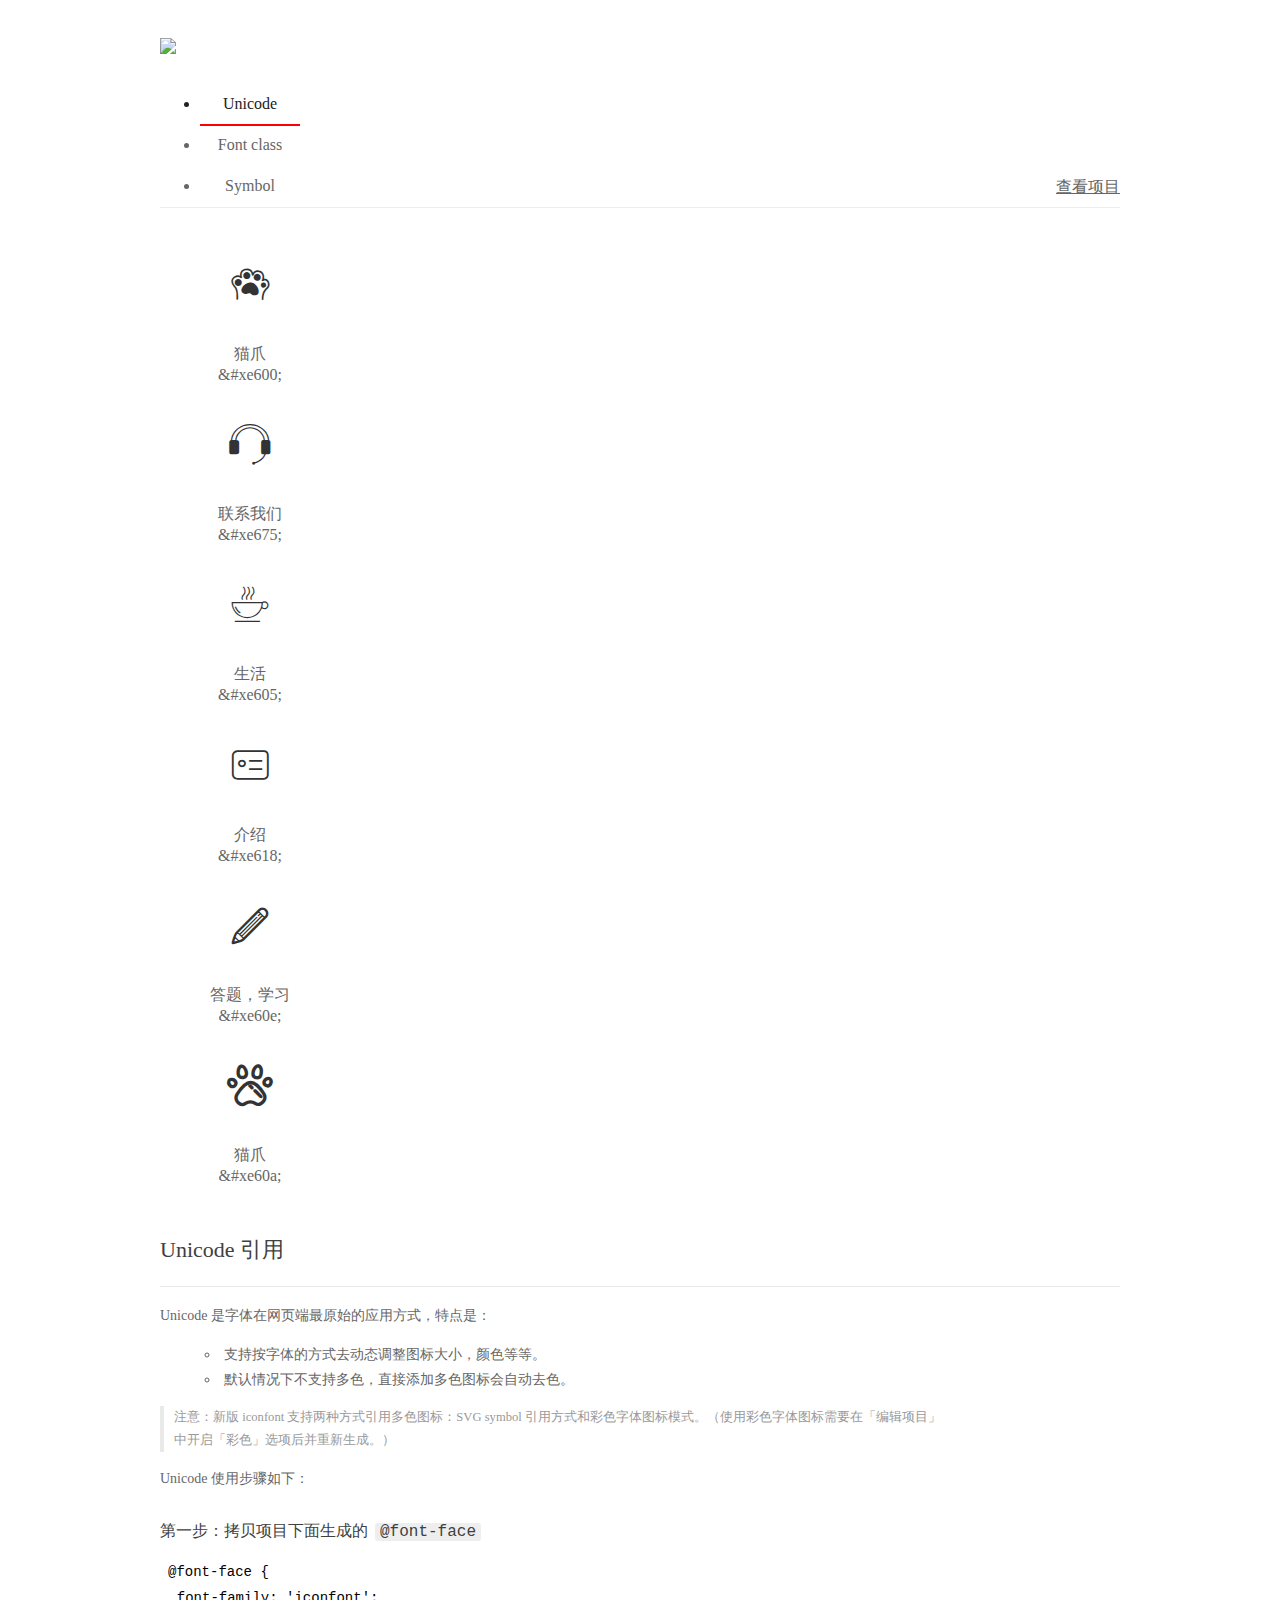
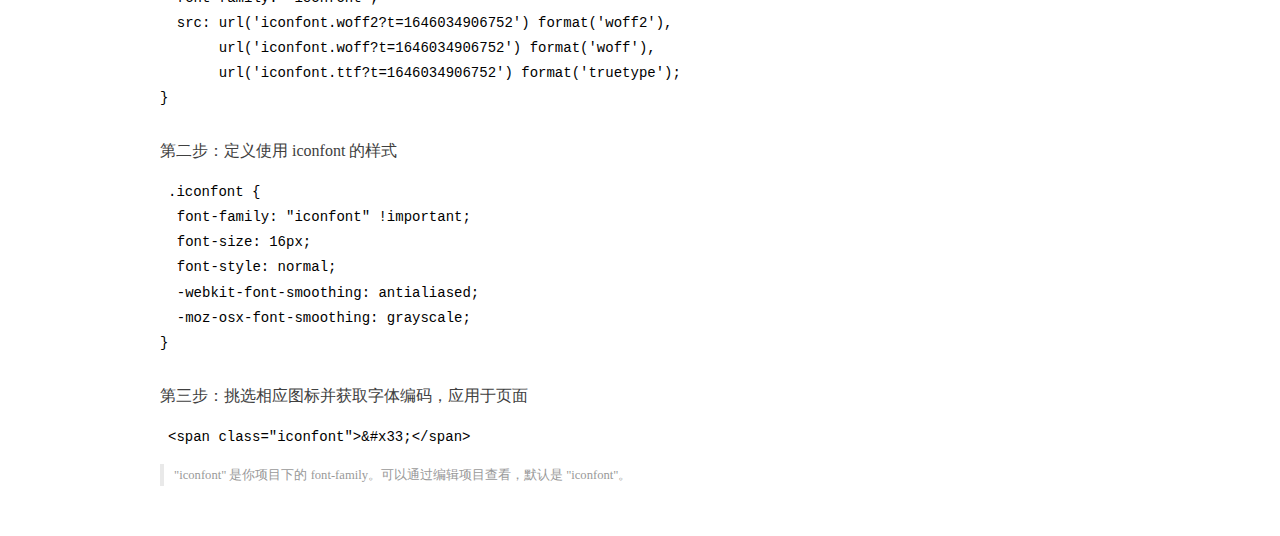
==== font/demo_index.html @ 4ae10709 "666" ====
<!DOCTYPE html>
<html>
<head>
  <meta charset="utf-8"/>
  <title>iconfont Demo</title>
  <link rel="shortcut icon" href="//img.alicdn.com/imgextra/i2/O1CN01ZyAlrn1MwaMhqz36G_!!6000000001499-73-tps-64-64.ico" type="image/x-icon"/>
  <link rel="icon" type="image/svg+xml" href="//img.alicdn.com/imgextra/i4/O1CN01EYTRnJ297D6vehehJ_!!6000000008020-55-tps-64-64.svg"/>
  <link rel="stylesheet" href="https://g.alicdn.com/thx/cube/1.3.2/cube.min.css">
  <link rel="stylesheet" href="demo.css">
  <link rel="stylesheet" href="iconfont.css">
  <script src="iconfont.js"></script>
  <!-- jQuery -->
  <script src="https://a1.alicdn.com/oss/uploads/2018/12/26/7bfddb60-08e8-11e9-9b04-53e73bb6408b.js"></script>
  <!-- 代码高亮 -->
  <script src="https://a1.alicdn.com/oss/uploads/2018/12/26/a3f714d0-08e6-11e9-8a15-ebf944d7534c.js"></script>
  <style>
    .main .logo {
      margin-top: 0;
      height: auto;
    }

    .main .logo a {
      display: flex;
      align-items: center;
    }

    .main .logo .sub-title {
      margin-left: 0.5em;
      font-size: 22px;
      color: #fff;
      background: linear-gradient(-45deg, #3967FF, #B500FE);
      -webkit-background-clip: text;
      -webkit-text-fill-color: transparent;
    }
  </style>
</head>
<body>
  <div class="main">
    <h1 class="logo"><a href="https://www.iconfont.cn/" title="iconfont 首页" target="_blank">
      <img width="200" src="https://img.alicdn.com/imgextra/i3/O1CN01Mn65HV1FfSEzR6DKv_!!6000000000514-55-tps-228-59.svg">
      
    </a></h1>
    <div class="nav-tabs">
      <ul id="tabs" class="dib-box">
        <li class="dib active"><span>Unicode</span></li>
        <li class="dib"><span>Font class</span></li>
        <li class="dib"><span>Symbol</span></li>
      </ul>
      
      <a href="https://www.iconfont.cn/manage/index?manage_type=myprojects&projectId=3209487" target="_blank" class="nav-more">查看项目</a>
      
    </div>
    <div class="tab-container">
      <div class="content unicode" style="display: block;">
          <ul class="icon_lists dib-box">
          
            <li class="dib">
              <span class="icon iconfont">&#xe600;</span>
                <div class="name">猫爪</div>
                <div class="code-name">&amp;#xe600;</div>
              </li>
          
            <li class="dib">
              <span class="icon iconfont">&#xe675;</span>
                <div class="name">联系我们</div>
                <div class="code-name">&amp;#xe675;</div>
              </li>
          
            <li class="dib">
              <span class="icon iconfont">&#xe605;</span>
                <div class="name">生活</div>
                <div class="code-name">&amp;#xe605;</div>
              </li>
          
            <li class="dib">
              <span class="icon iconfont">&#xe618;</span>
                <div class="name">介绍</div>
                <div class="code-name">&amp;#xe618;</div>
              </li>
          
            <li class="dib">
              <span class="icon iconfont">&#xe60e;</span>
                <div class="name">答题，学习</div>
                <div class="code-name">&amp;#xe60e;</div>
              </li>
          
            <li class="dib">
              <span class="icon iconfont">&#xe60a;</span>
                <div class="name">猫爪</div>
                <div class="code-name">&amp;#xe60a;</div>
              </li>
          
          </ul>
          <div class="article markdown">
          <h2 id="unicode-">Unicode 引用</h2>
          <hr>

          <p>Unicode 是字体在网页端最原始的应用方式，特点是：</p>
          <ul>
            <li>支持按字体的方式去动态调整图标大小，颜色等等。</li>
            <li>默认情况下不支持多色，直接添加多色图标会自动去色。</li>
          </ul>
          <blockquote>
            <p>注意：新版 iconfont 支持两种方式引用多色图标：SVG symbol 引用方式和彩色字体图标模式。（使用彩色字体图标需要在「编辑项目」中开启「彩色」选项后并重新生成。）</p>
          </blockquote>
          <p>Unicode 使用步骤如下：</p>
          <h3 id="-font-face">第一步：拷贝项目下面生成的 <code>@font-face</code></h3>
<pre><code class="language-css"
>@font-face {
  font-family: 'iconfont';
  src: url('iconfont.woff2?t=1646034906752') format('woff2'),
       url('iconfont.woff?t=1646034906752') format('woff'),
       url('iconfont.ttf?t=1646034906752') format('truetype');
}
</code></pre>
          <h3 id="-iconfont-">第二步：定义使用 iconfont 的样式</h3>
<pre><code class="language-css"
>.iconfont {
  font-family: "iconfont" !important;
  font-size: 16px;
  font-style: normal;
  -webkit-font-smoothing: antialiased;
  -moz-osx-font-smoothing: grayscale;
}
</code></pre>
          <h3 id="-">第三步：挑选相应图标并获取字体编码，应用于页面</h3>
<pre>
<code class="language-html"
>&lt;span class="iconfont"&gt;&amp;#x33;&lt;/span&gt;
</code></pre>
          <blockquote>
            <p>"iconfont" 是你项目下的 font-family。可以通过编辑项目查看，默认是 "iconfont"。</p>
          </blockquote>
          </div>
      </div>
      <div class="content font-class">
        <ul class="icon_lists dib-box">
          
          <li class="dib">
            <span class="icon iconfont icon-claw"></span>
            <div class="name">
              猫爪
            </div>
            <div class="code-name">.icon-claw
            </div>
          </li>
          
          <li class="dib">
            <span class="icon iconfont icon-lianxiwomen"></span>
            <div class="name">
              联系我们
            </div>
            <div class="code-name">.icon-lianxiwomen
            </div>
          </li>
          
          <li class="dib">
            <span class="icon iconfont icon-shenghuo"></span>
            <div class="name">
              生活
            </div>
            <div class="code-name">.icon-shenghuo
            </div>
          </li>
          
          <li class="dib">
            <span class="icon iconfont icon-jieshao"></span>
            <div class="name">
              介绍
            </div>
            <div class="code-name">.icon-jieshao
            </div>
          </li>
          
          <li class="dib">
            <span class="icon iconfont icon-dati"></span>
            <div class="name">
              答题，学习
            </div>
            <div class="code-name">.icon-dati
            </div>
          </li>
          
          <li class="dib">
            <span class="icon iconfont icon-a-zu33"></span>
            <div class="name">
              猫爪
            </div>
            <div class="code-name">.icon-a-zu33
            </div>
          </li>
          
        </ul>
        <div class="article markdown">
        <h2 id="font-class-">font-class 引用</h2>
        <hr>

        <p>font-class 是 Unicode 使用方式的一种变种，主要是解决 Unicode 书写不直观，语意不明确的问题。</p>
        <p>与 Unicode 使用方式相比，具有如下特点：</p>
        <ul>
          <li>相比于 Unicode 语意明确，书写更直观。可以很容易分辨这个 icon 是什么。</li>
          <li>因为使用 class 来定义图标，所以当要替换图标时，只需要修改 class 里面的 Unicode 引用。</li>
        </ul>
        <p>使用步骤如下：</p>
        <h3 id="-fontclass-">第一步：引入项目下面生成的 fontclass 代码：</h3>
<pre><code class="language-html">&lt;link rel="stylesheet" href="./iconfont.css"&gt;
</code></pre>
        <h3 id="-">第二步：挑选相应图标并获取类名，应用于页面：</h3>
<pre><code class="language-html">&lt;span class="iconfont icon-xxx"&gt;&lt;/span&gt;
</code></pre>
        <blockquote>
          <p>"
            iconfont" 是你项目下的 font-family。可以通过编辑项目查看，默认是 "iconfont"。</p>
        </blockquote>
      </div>
      </div>
      <div class="content symbol">
          <ul class="icon_lists dib-box">
          
            <li class="dib">
                <svg class="icon svg-icon" aria-hidden="true">
                  <use xlink:href="#icon-claw"></use>
                </svg>
                <div class="name">猫爪</div>
                <div class="code-name">#icon-claw</div>
            </li>
          
            <li class="dib">
                <svg class="icon svg-icon" aria-hidden="true">
                  <use xlink:href="#icon-lianxiwomen"></use>
                </svg>
                <div class="name">联系我们</div>
                <div class="code-name">#icon-lianxiwomen</div>
            </li>
          
            <li class="dib">
                <svg class="icon svg-icon" aria-hidden="true">
                  <use xlink:href="#icon-shenghuo"></use>
                </svg>
                <div class="name">生活</div>
                <div class="code-name">#icon-shenghuo</div>
            </li>
          
            <li class="dib">
                <svg class="icon svg-icon" aria-hidden="true">
                  <use xlink:href="#icon-jieshao"></use>
                </svg>
                <div class="name">介绍</div>
                <div class="code-name">#icon-jieshao</div>
            </li>
          
            <li class="dib">
                <svg class="icon svg-icon" aria-hidden="true">
                  <use xlink:href="#icon-dati"></use>
                </svg>
                <div class="name">答题，学习</div>
                <div class="code-name">#icon-dati</div>
            </li>
          
            <li class="dib">
                <svg class="icon svg-icon" aria-hidden="true">
                  <use xlink:href="#icon-a-zu33"></use>
                </svg>
                <div class="name">猫爪</div>
                <div class="code-name">#icon-a-zu33</div>
            </li>
          
          </ul>
          <div class="article markdown">
          <h2 id="symbol-">Symbol 引用</h2>
          <hr>

          <p>这是一种全新的使用方式，应该说这才是未来的主流，也是平台目前推荐的用法。相关介绍可以参考这篇<a href="">文章</a>
            这种用法其实是做了一个 SVG 的集合，与另外两种相比具有如下特点：</p>
          <ul>
            <li>支持多色图标了，不再受单色限制。</li>
            <li>通过一些技巧，支持像字体那样，通过 <code>font-size</code>, <code>color</code> 来调整样式。</li>
            <li>兼容性较差，支持 IE9+，及现代浏览器。</li>
            <li>浏览器渲染 SVG 的性能一般，还不如 png。</li>
          </ul>
          <p>使用步骤如下：</p>
          <h3 id="-symbol-">第一步：引入项目下面生成的 symbol 代码：</h3>
<pre><code class="language-html">&lt;script src="./iconfont.js"&gt;&lt;/script&gt;
</code></pre>
          <h3 id="-css-">第二步：加入通用 CSS 代码（引入一次就行）：</h3>
<pre><code class="language-html">&lt;style&gt;
.icon {
  width: 1em;
  height: 1em;
  vertical-align: -0.15em;
  fill: currentColor;
  overflow: hidden;
}
&lt;/style&gt;
</code></pre>
          <h3 id="-">第三步：挑选相应图标并获取类名，应用于页面：</h3>
<pre><code class="language-html">&lt;svg class="icon" aria-hidden="true"&gt;
  &lt;use xlink:href="#icon-xxx"&gt;&lt;/use&gt;
&lt;/svg&gt;
</code></pre>
          </div>
      </div>

    </div>
  </div>
  <script>
  $(document).ready(function () {
      $('.tab-container .content:first').show()

      $('#tabs li').click(function (e) {
        var tabContent = $('.tab-container .content')
        var index = $(this).index()

        if ($(this).hasClass('active')) {
          return
        } else {
          $('#tabs li').removeClass('active')
          $(this).addClass('active')

          tabContent.hide().eq(index).fadeIn()
        }
      })
    })
  </script>
</body>
</html>
---- font/demo.css ----
/* Logo 字体 */
@font-face {
  font-family: "iconfont logo";
  src: url('https://at.alicdn.com/t/font_985780_km7mi63cihi.eot?t=1545807318834');
  src: url('https://at.alicdn.com/t/font_985780_km7mi63cihi.eot?t=1545807318834#iefix') format('embedded-opentype'),
    url('https://at.alicdn.com/t/font_985780_km7mi63cihi.woff?t=1545807318834') format('woff'),
    url('https://at.alicdn.com/t/font_985780_km7mi63cihi.ttf?t=1545807318834') format('truetype'),
    url('https://at.alicdn.com/t/font_985780_km7mi63cihi.svg?t=1545807318834#iconfont') format('svg');
}

.logo {
  font-family: "iconfont logo";
  font-size: 160px;
  font-style: normal;
  -webkit-font-smoothing: antialiased;
  -moz-osx-font-smoothing: grayscale;
}

/* tabs */
.nav-tabs {
  position: relative;
}

.nav-tabs .nav-more {
  position: absolute;
  right: 0;
  bottom: 0;
  height: 42px;
  line-height: 42px;
  color: #666;
}

#tabs {
  border-bottom: 1px solid #eee;
}

#tabs li {
  cursor: pointer;
  width: 100px;
  height: 40px;
  line-height: 40px;
  text-align: center;
  font-size: 16px;
  border-bottom: 2px solid transparent;
  position: relative;
  z-index: 1;
  margin-bottom: -1px;
  color: #666;
}


#tabs .active {
  border-bottom-color: #f00;
  color: #222;
}

.tab-container .content {
  display: none;
}

/* 页面布局 */
.main {
  padding: 30px 100px;
  width: 960px;
  margin: 0 auto;
}

.main .logo {
  color: #333;
  text-align: left;
  margin-bottom: 30px;
  line-height: 1;
  height: 110px;
  margin-top: -50px;
  overflow: hidden;
  *zoom: 1;
}

.main .logo a {
  font-size: 160px;
  color: #333;
}

.helps {
  margin-top: 40px;
}

.helps pre {
  padding: 20px;
  margin: 10px 0;
  border: solid 1px #e7e1cd;
  background-color: #fffdef;
  overflow: auto;
}

.icon_lists {
  width: 100% !important;
  overflow: hidden;
  *zoom: 1;
}

.icon_lists li {
  width: 100px;
  margin-bottom: 10px;
  margin-right: 20px;
  text-align: center;
  list-style: none !important;
  cursor: default;
}

.icon_lists li .code-name {
  line-height: 1.2;
}

.icon_lists .icon {
  display: block;
  height: 100px;
  line-height: 100px;
  font-size: 42px;
  margin: 10px auto;
  color: #333;
  -webkit-transition: font-size 0.25s linear, width 0.25s linear;
  -moz-transition: font-size 0.25s linear, width 0.25s linear;
  transition: font-size 0.25s linear, width 0.25s linear;
}

.icon_lists .icon:hover {
  font-size: 100px;
}

.icon_lists .svg-icon {
  /* 通过设置 font-size 来改变图标大小 */
  width: 1em;
  /* 图标和文字相邻时，垂直对齐 */
  vertical-align: -0.15em;
  /* 通过设置 color 来改变 SVG 的颜色/fill */
  fill: currentColor;
  /* path 和 stroke 溢出 viewBox 部分在 IE 下会显示
      normalize.css 中也包含这行 */
  overflow: hidden;
}

.icon_lists li .name,
.icon_lists li .code-name {
  color: #666;
}

/* markdown 样式 */
.markdown {
  color: #666;
  font-size: 14px;
  line-height: 1.8;
}

.highlight {
  line-height: 1.5;
}

.markdown img {
  vertical-align: middle;
  max-width: 100%;
}

.markdown h1 {
  color: #404040;
  font-weight: 500;
  line-height: 40px;
  margin-bottom: 24px;
}

.markdown h2,
.markdown h3,
.markdown h4,
.markdown h5,
.markdown h6 {
  color: #404040;
  margin: 1.6em 0 0.6em 0;
  font-weight: 500;
  clear: both;
}

.markdown h1 {
  font-size: 28px;
}

.markdown h2 {
  font-size: 22px;
}

.markdown h3 {
  font-size: 16px;
}

.markdown h4 {
  font-size: 14px;
}

.markdown h5 {
  font-size: 12px;
}

.markdown h6 {
  font-size: 12px;
}

.markdown hr {
  height: 1px;
  border: 0;
  background: #e9e9e9;
  margin: 16px 0;
  clear: both;
}

.markdown p {
  margin: 1em 0;
}

.markdown>p,
.markdown>blockquote,
.markdown>.highlight,
.markdown>ol,
.markdown>ul {
  width: 80%;
}

.markdown ul>li {
  list-style: circle;
}

.markdown>ul li,
.markdown blockquote ul>li {
  margin-left: 20px;
  padding-left: 4px;
}

.markdown>ul li p,
.markdown>ol li p {
  margin: 0.6em 0;
}

.markdown ol>li {
  list-style: decimal;
}

.markdown>ol li,
.markdown blockquote ol>li {
  margin-left: 20px;
  padding-left: 4px;
}

.markdown code {
  margin: 0 3px;
  padding: 0 5px;
  background: #eee;
  border-radius: 3px;
}

.markdown strong,
.markdown b {
  font-weight: 600;
}

.markdown>table {
  border-collapse: collapse;
  border-spacing: 0px;
  empty-cells: show;
  border: 1px solid #e9e9e9;
  width: 95%;
  margin-bottom: 24px;
}

.markdown>table th {
  white-space: nowrap;
  color: #333;
  font-weight: 600;
}

.markdown>table th,
.markdown>table td {
  border: 1px solid #e9e9e9;
  padding: 8px 16px;
  text-align: left;
}

.markdown>table th {
  background: #F7F7F7;
}

.markdown blockquote {
  font-size: 90%;
  color: #999;
  border-left: 4px solid #e9e9e9;
  padding-left: 0.8em;
  margin: 1em 0;
}

.markdown blockquote p {
  margin: 0;
}

.markdown .anchor {
  opacity: 0;
  transition: opacity 0.3s ease;
  margin-left: 8px;
}

.markdown .waiting {
  color: #ccc;
}

.markdown h1:hover .anchor,
.markdown h2:hover .anchor,
.markdown h3:hover .anchor,
.markdown h4:hover .anchor,
.markdown h5:hover .anchor,
.markdown h6:hover .anchor {
  opacity: 1;
  display: inline-block;
}

.markdown>br,
.markdown>p>br {
  clear: both;
}


.hljs {
  display: block;
  background: white;
  padding: 0.5em;
  color: #333333;
  overflow-x: auto;
}

.hljs-comment,
.hljs-meta {
  color: #969896;
}

.hljs-string,
.hljs-variable,
.hljs-template-variable,
.hljs-strong,
.hljs-emphasis,
.hljs-quote {
  color: #df5000;
}

.hljs-keyword,
.hljs-selector-tag,
.hljs-type {
  color: #a71d5d;
}

.hljs-literal,
.hljs-symbol,
.hljs-bullet,
.hljs-attribute {
  color: #0086b3;
}

.hljs-section,
.hljs-name {
  color: #63a35c;
}

.hljs-tag {
  color: #333333;
}

.hljs-title,
.hljs-attr,
.hljs-selector-id,
.hljs-selector-class,
.hljs-selector-attr,
.hljs-selector-pseudo {
  color: #795da3;
}

.hljs-addition {
  color: #55a532;
  background-color: #eaffea;
}

.hljs-deletion {
  color: #bd2c00;
  background-color: #ffecec;
}

.hljs-link {
  text-decoration: underline;
}

/* 代码高亮 */
/* PrismJS 1.15.0
https://prismjs.com/download.html#themes=prism&languages=markup+css+clike+javascript */
/**
 * prism.js default theme for JavaScript, CSS and HTML
 * Based on dabblet (http://dabblet.com)
 * @author Lea Verou
 */
code[class*="language-"],
pre[class*="language-"] {
  color: black;
  background: none;
  text-shadow: 0 1px white;
  font-family: Consolas, Monaco, 'Andale Mono', 'Ubuntu Mono', monospace;
  text-align: left;
  white-space: pre;
  word-spacing: normal;
  word-break: normal;
  word-wrap: normal;
  line-height: 1.5;

  -moz-tab-size: 4;
  -o-tab-size: 4;
  tab-size: 4;

  -webkit-hyphens: none;
  -moz-hyphens: none;
  -ms-hyphens: none;
  hyphens: none;
}

pre[class*="language-"]::-moz-selection,
pre[class*="language-"] ::-moz-selection,
code[class*="language-"]::-moz-selection,
code[class*="language-"] ::-moz-selection {
  text-shadow: none;
  background: #b3d4fc;
}

pre[class*="language-"]::selection,
pre[class*="language-"] ::selection,
code[class*="language-"]::selection,
code[class*="language-"] ::selection {
  text-shadow: none;
  background: #b3d4fc;
}

@media print {

  code[class*="language-"],
  pre[class*="language-"] {
    text-shadow: none;
  }
}

/* Code blocks */
pre[class*="language-"] {
  padding: 1em;
  margin: .5em 0;
  overflow: auto;
}

:not(pre)>code[class*="language-"],
pre[class*="language-"] {
  background: #f5f2f0;
}

/* Inline code */
:not(pre)>code[class*="language-"] {
  padding: .1em;
  border-radius: .3em;
  white-space: normal;
}

.token.comment,
.token.prolog,
.token.doctype,
.token.cdata {
  color: slategray;
}

.token.punctuation {
  color: #999;
}

.namespace {
  opacity: .7;
}

.token.property,
.token.tag,
.token.boolean,
.token.number,
.token.constant,
.token.symbol,
.token.deleted {
  color: #905;
}

.token.selector,
.token.attr-name,
.token.string,
.token.char,
.token.builtin,
.token.inserted {
  color: #690;
}

.token.operator,
.token.entity,
.token.url,
.language-css .token.string,
.style .token.string {
  color: #9a6e3a;
  background: hsla(0, 0%, 100%, .5);
}

.token.atrule,
.token.attr-value,
.token.keyword {
  color: #07a;
}

.token.function,
.token.class-name {
  color: #DD4A68;
}

.token.regex,
.token.important,
.token.variable {
  color: #e90;
}

.token.important,
.token.bold {
  font-weight: bold;
}

.token.italic {
  font-style: italic;
}

.token.entity {
  cursor: help;
}
---- font/iconfont.css ----
@font-face {
    font-family: "iconfont";
    /* Project id 3209487 */
    src: url('iconfont.woff2?t=1646034906752') format('woff2'), url('iconfont.woff?t=1646034906752') format('woff'), url('iconfont.ttf?t=1646034906752') format('truetype');
}

.iconfont {
    font-family: "iconfont" !important;
    font-size: 16px;
    font-style: normal;
    color: aliceblue;
    -webkit-font-smoothing: antialiased;
    -moz-osx-font-smoothing: grayscale;
}

.icon-claw:before {
    content: "\e600";
}

.icon-lianxiwomen:before {
    content: "\e675";
}

.icon-shenghuo:before {
    content: "\e605";
}

.icon-jieshao:before {
    content: "\e618";
}

.icon-dati:before {
    content: "\e60e";
}

.icon-a-zu33:before {
    content: "\e60a";
}
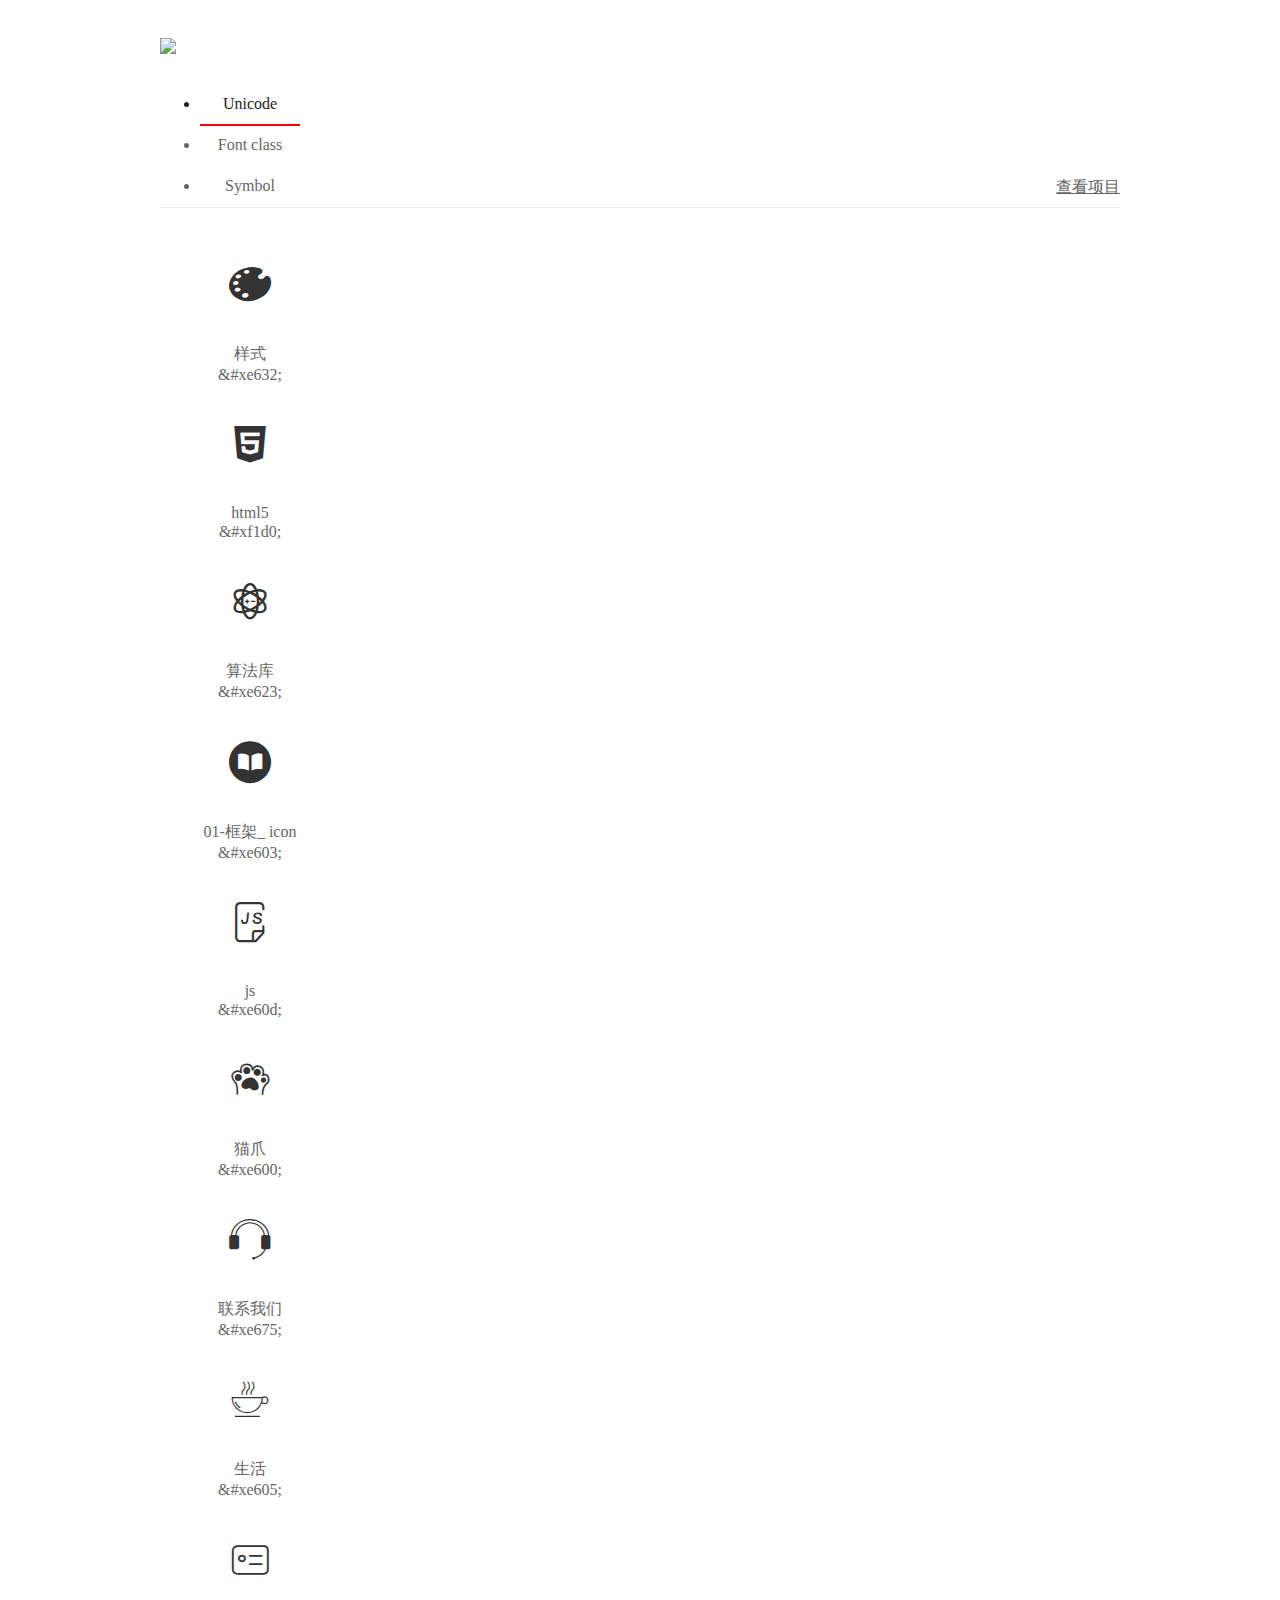
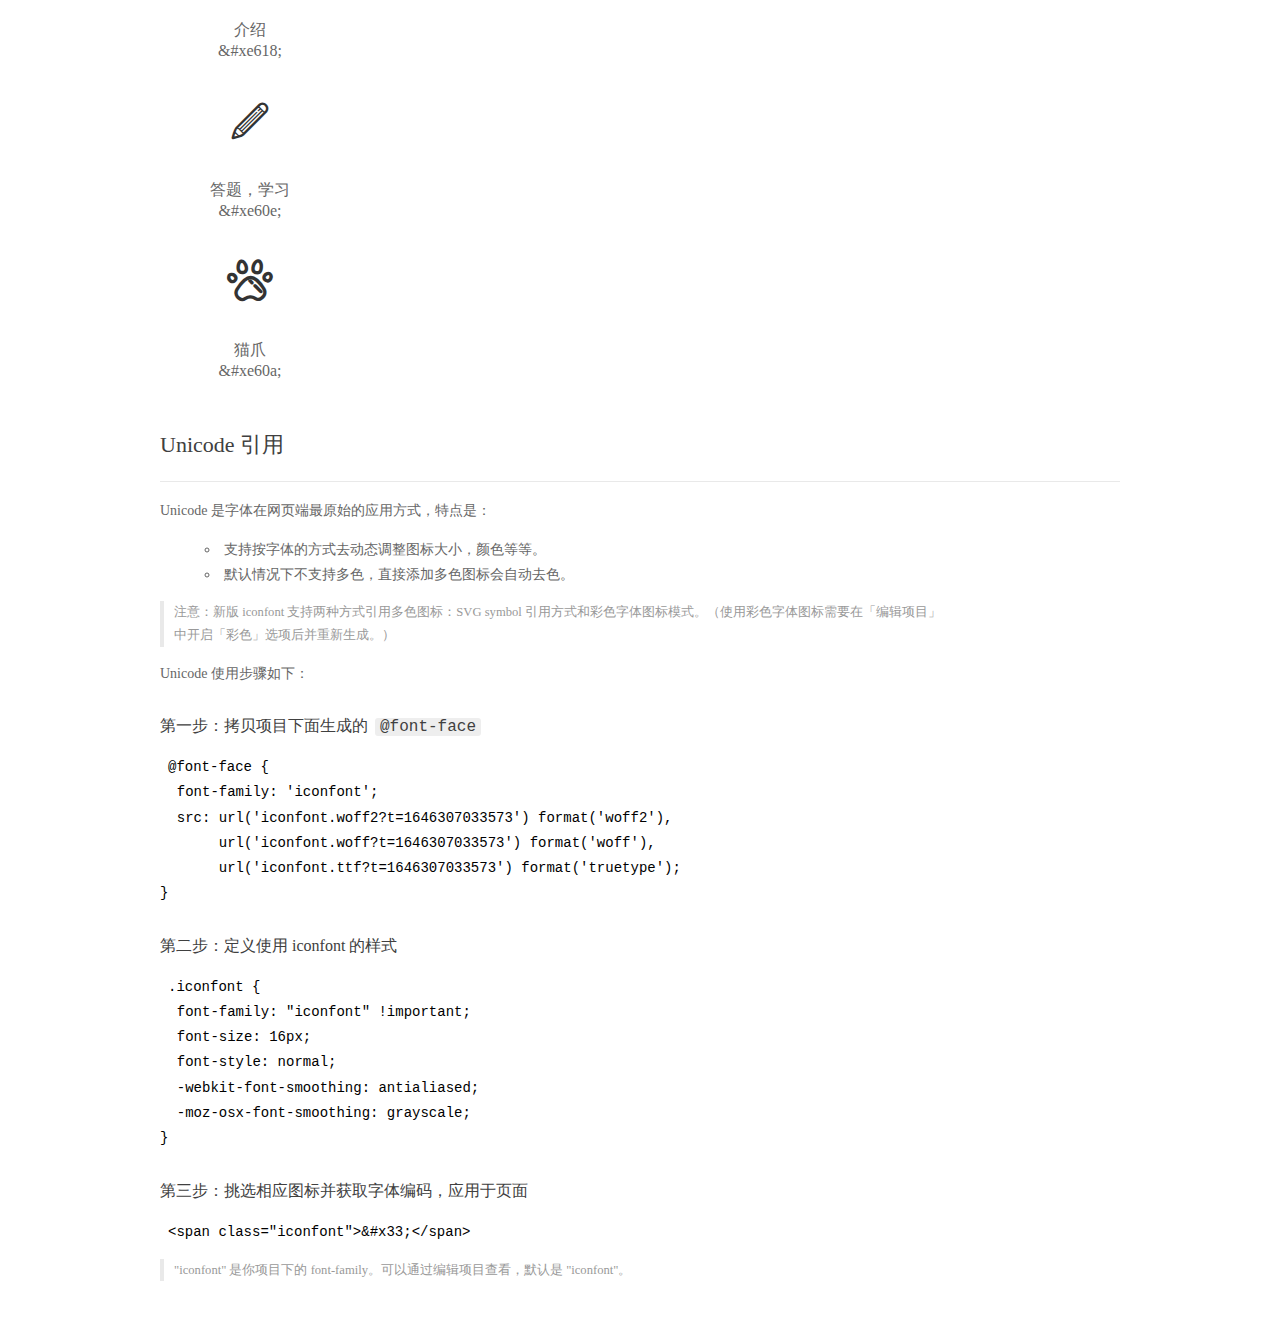
==== commit 48313df8: "修" ====
--- a/font/demo_index.html
+++ b/font/demo_index.html
@@ -55,6 +55,36 @@
           <ul class="icon_lists dib-box">
           
             <li class="dib">
+              <span class="icon iconfont">&#xe632;</span>
+                <div class="name">样式</div>
+                <div class="code-name">&amp;#xe632;</div>
+              </li>
+          
+            <li class="dib">
+              <span class="icon iconfont">&#xf1d0;</span>
+                <div class="name">html5</div>
+                <div class="code-name">&amp;#xf1d0;</div>
+              </li>
+          
+            <li class="dib">
+              <span class="icon iconfont">&#xe623;</span>
+                <div class="name">算法库</div>
+                <div class="code-name">&amp;#xe623;</div>
+              </li>
+          
+            <li class="dib">
+              <span class="icon iconfont">&#xe603;</span>
+                <div class="name">01-框架_ icon</div>
+                <div class="code-name">&amp;#xe603;</div>
+              </li>
+          
+            <li class="dib">
+              <span class="icon iconfont">&#xe60d;</span>
+                <div class="name">js</div>
+                <div class="code-name">&amp;#xe60d;</div>
+              </li>
+          
+            <li class="dib">
               <span class="icon iconfont">&#xe600;</span>
                 <div class="name">猫爪</div>
                 <div class="code-name">&amp;#xe600;</div>
@@ -108,9 +138,9 @@
 <pre><code class="language-css"
 >@font-face {
   font-family: 'iconfont';
-  src: url('iconfont.woff2?t=1646034906752') format('woff2'),
-       url('iconfont.woff?t=1646034906752') format('woff'),
-       url('iconfont.ttf?t=1646034906752') format('truetype');
+  src: url('iconfont.woff2?t=1646307033573') format('woff2'),
+       url('iconfont.woff?t=1646307033573') format('woff'),
+       url('iconfont.ttf?t=1646307033573') format('truetype');
 }
 </code></pre>
           <h3 id="-iconfont-">第二步：定义使用 iconfont 的样式</h3>
@@ -137,6 +167,51 @@
         <ul class="icon_lists dib-box">
           
           <li class="dib">
+            <span class="icon iconfont icon-yangshi"></span>
+            <div class="name">
+              样式
+            </div>
+            <div class="code-name">.icon-yangshi
+            </div>
+          </li>
+          
+          <li class="dib">
+            <span class="icon iconfont icon-html"></span>
+            <div class="name">
+              html5
+            </div>
+            <div class="code-name">.icon-html
+            </div>
+          </li>
+          
+          <li class="dib">
+            <span class="icon iconfont icon-suanfaku"></span>
+            <div class="name">
+              算法库
+            </div>
+            <div class="code-name">.icon-suanfaku
+            </div>
+          </li>
+          
+          <li class="dib">
+            <span class="icon iconfont icon--kuangjia_kechengtixiguanli"></span>
+            <div class="name">
+              01-框架_ icon
+            </div>
+            <div class="code-name">.icon--kuangjia_kechengtixiguanli
+            </div>
+          </li>
+          
+          <li class="dib">
+            <span class="icon iconfont icon-js"></span>
+            <div class="name">
+              js
+            </div>
+            <div class="code-name">.icon-js
+            </div>
+          </li>
+          
+          <li class="dib">
             <span class="icon iconfont icon-claw"></span>
             <div class="name">
               猫爪
@@ -216,6 +291,46 @@
       </div>
       <div class="content symbol">
           <ul class="icon_lists dib-box">
+          
+            <li class="dib">
+                <svg class="icon svg-icon" aria-hidden="true">
+                  <use xlink:href="#icon-yangshi"></use>
+                </svg>
+                <div class="name">样式</div>
+                <div class="code-name">#icon-yangshi</div>
+            </li>
+          
+            <li class="dib">
+                <svg class="icon svg-icon" aria-hidden="true">
+                  <use xlink:href="#icon-html"></use>
+                </svg>
+                <div class="name">html5</div>
+                <div class="code-name">#icon-html</div>
+            </li>
+          
+            <li class="dib">
+                <svg class="icon svg-icon" aria-hidden="true">
+                  <use xlink:href="#icon-suanfaku"></use>
+                </svg>
+                <div class="name">算法库</div>
+                <div class="code-name">#icon-suanfaku</div>
+            </li>
+          
+            <li class="dib">
+                <svg class="icon svg-icon" aria-hidden="true">
+                  <use xlink:href="#icon--kuangjia_kechengtixiguanli"></use>
+                </svg>
+                <div class="name">01-框架_ icon</div>
+                <div class="code-name">#icon--kuangjia_kechengtixiguanli</div>
+            </li>
+          
+            <li class="dib">
+                <svg class="icon svg-icon" aria-hidden="true">
+                  <use xlink:href="#icon-js"></use>
+                </svg>
+                <div class="name">js</div>
+                <div class="code-name">#icon-js</div>
+            </li>
           
             <li class="dib">
                 <svg class="icon svg-icon" aria-hidden="true">
--- a/font/iconfont.css
+++ b/font/iconfont.css
@@ -1,16 +1,36 @@
 @font-face {
     font-family: "iconfont";
     /* Project id 3209487 */
-    src: url('iconfont.woff2?t=1646034906752') format('woff2'), url('iconfont.woff?t=1646034906752') format('woff'), url('iconfont.ttf?t=1646034906752') format('truetype');
+    src: url('iconfont.woff2?t=1646307033573') format('woff2'), url('iconfont.woff?t=1646307033573') format('woff'), url('iconfont.ttf?t=1646307033573') format('truetype');
 }
 
 .iconfont {
     font-family: "iconfont" !important;
     font-size: 16px;
     font-style: normal;
-    color: aliceblue;
     -webkit-font-smoothing: antialiased;
     -moz-osx-font-smoothing: grayscale;
+    color: aliceblue;
+}
+
+.icon-yangshi:before {
+    content: "\e632";
+}
+
+.icon-html:before {
+    content: "\f1d0";
+}
+
+.icon-suanfaku:before {
+    content: "\e623";
+}
+
+.icon-kuangjia:before {
+    content: "\e603";
+}
+
+.icon-js:before {
+    content: "\e60d";
 }
 
 .icon-claw:before {
